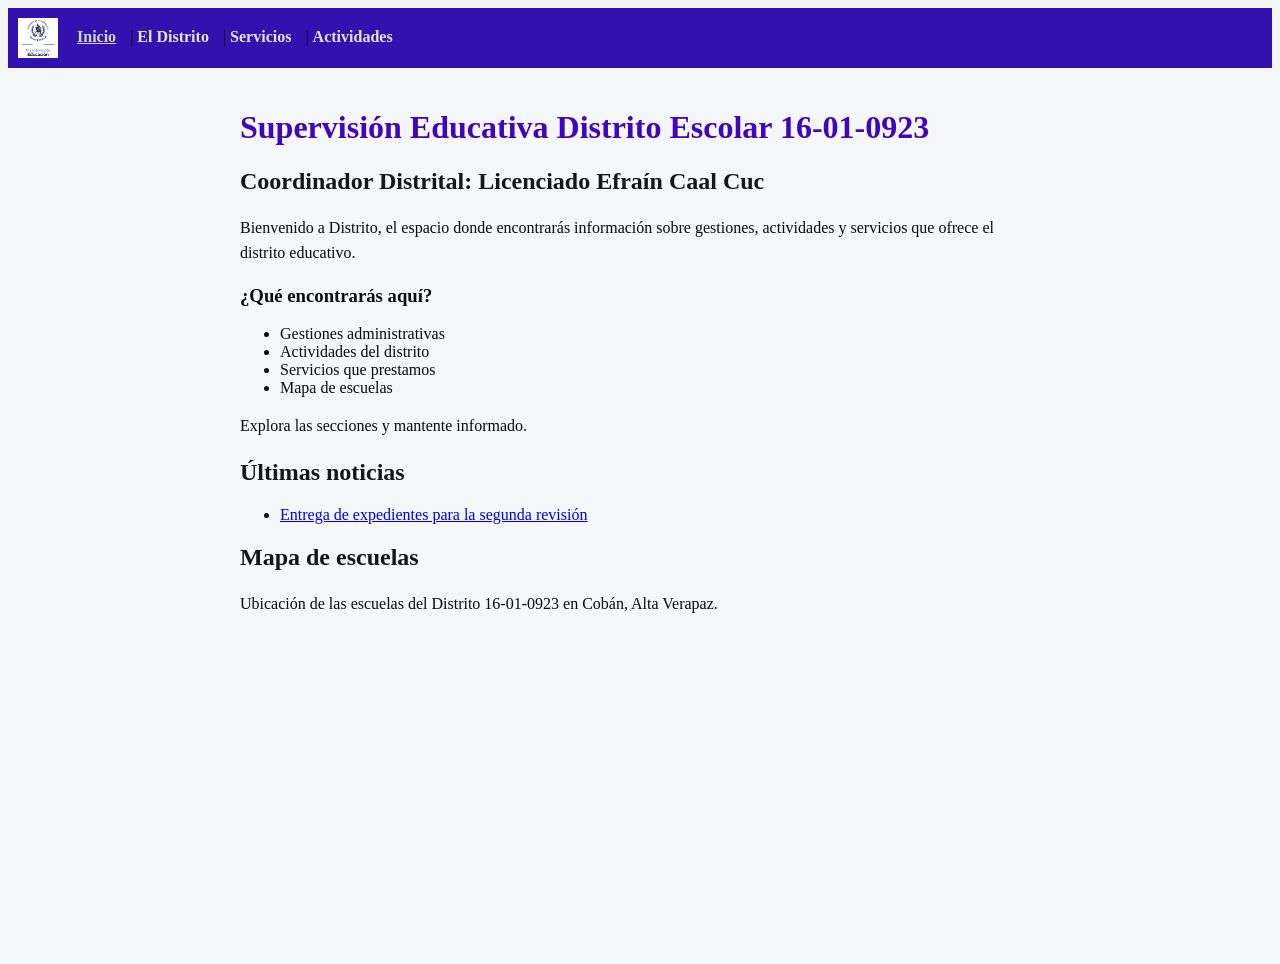
==== index.html @ 447a5073 "cambio de estilos" ====
<!DOCTYPE html>
<html lang="es">
<head>
    <meta charset="UTF-8">
    <title>Distrito</title>
    <meta name="viewport" content="width=device-width, initial-scale=1.0">
    <link rel="stylesheet" href="estilos.css">
</head>
<body>
    <nav>
    <img src="imagenes/logo.png" alt="Logo del Distrito Escolar 16-01-0923" class="logo-nav">
    <a href="index.html">Inicio</a> <span class="separador">|</span>
    <a href="distrito.html">El Distrito</a> <span class="separador">|</span>
    <a href="servicios.html">Servicios</a> <span class="separador">|</span>
    <a href="actividades.html">Actividades</a> 
</nav>
<div class="contenedor">
    <h1>Supervisión Educativa Distrito Escolar 16-01-0923</h1>
    <h2>Coordinador Distrital: Licenciado Efraín Caal Cuc</h2> 
    <p>Bienvenido a Distrito, el espacio donde encontrarás información sobre gestiones, actividades y servicios que ofrece el distrito educativo.</p></p>
    <h3>¿Qué encontrarás aquí?</h3>
    <ul>
        <li>Gestiones administrativas</li>
        <li>Actividades del distrito</li>
        <li>Servicios que prestamos</li>
        <li>Mapa de escuelas</li>
    </ul>

    <p>Explora las secciones y mantente informado.</p>
    <h2>Últimas noticias</h2>
    <ul>
        <li><a href="entradas/entrada1.html">Entrega de expedientes para la segunda revisión</a></li>
    </ul>

    <h2>Mapa de escuelas</h2>
    <p>Ubicación de las escuelas del Distrito 16-01-0923 en Cobán, Alta Verapaz.</p>
    <iframe src="https://www.google.com/maps/d/u/0/embed?mid=1ijt9TqT2Uchb1aQgTsOJZwyH6f_PP6E&ehbc=2E312F" class="mapa-embed" style="border:0;"></iframe>
</div> 
<script src="script.js"></script>
</body>
    </html>
---- estilos.css ----
body {
    font-family: times new roman, sans-serif;
    color: #0c0b0b;
    background-color: #f4f6f8;
}

h1 {
    color: #4005bf;
}

h2 {
    color: #141619;
}

nav {
    background-color: #3311ae;
    padding: 10px;
}

nav a {
    color: rgb(234, 224, 224);
    text-decoration: none;
    margin-right: 10px;
    font-weight: bold;
}
.contenedor {
    max-width: 800px;
    margin: 0 auto;
    padding: 20px;
}

p {
    line-height: 1.6;
}
nav a.activo {
    text-decoration: underline;
    color: #d2d6dc;
}
@media (max-width: 600px) {
    nav a {
        display: block;
        margin: 8px 0;
    }

    h1 {
        font-size: 24px;
    }

    .contenedor {
        padding: 10px;
    }
        .separador {
        display: none;
    }
}
.logo-nav {
    height: 40px;
    vertical-align: middle;
    margin-right: 15px;
}
.foto-actividades {
    max-width: 100%;
    width: 30%;
    height: auto;
    border-radius: 8px;
    margin: 15px 0;
    display: block;
}
.galeria {
    display: flex;
    flex-wrap: wrap;
    gap: 15px;
}
.mapa-embed {
    max-width: 100%;
    width: 100%;
    height: 300px;
    border-radius: 7px;
}
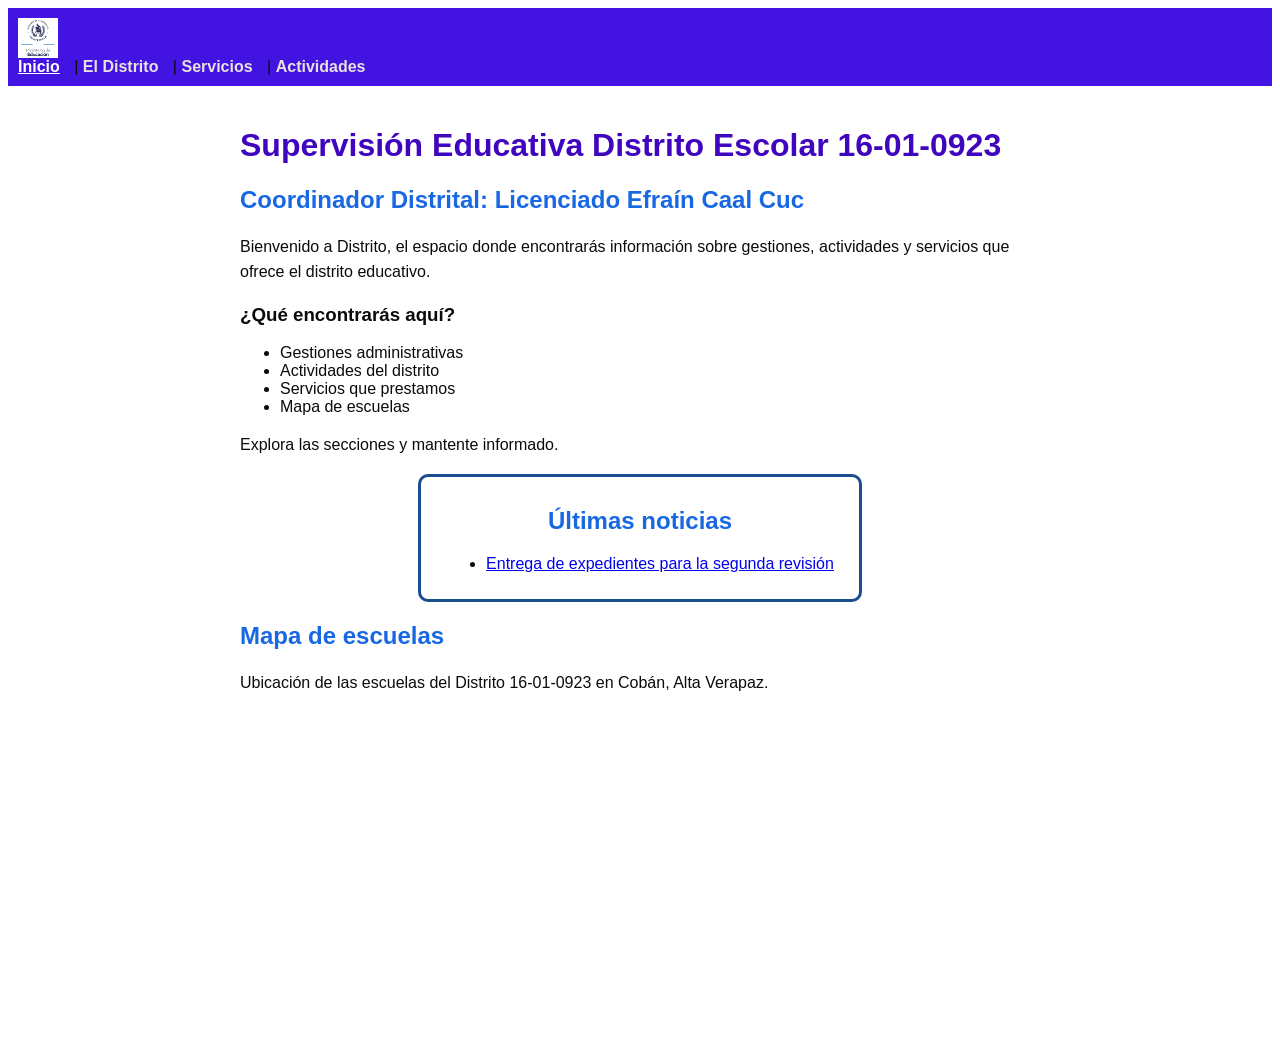
==== commit c9ac5505: "mejora de ventanas" ====
--- a/index.html
+++ b/index.html
@@ -9,10 +9,13 @@
 <body>
     <nav>
     <img src="imagenes/logo.png" alt="Logo del Distrito Escolar 16-01-0923" class="logo-nav">
+        <button id="menu-toggle" class="menu-boton">☰</button>
+    <div id="menu-enlaces" class="menu-enlaces">
     <a href="index.html">Inicio</a> <span class="separador">|</span>
     <a href="distrito.html">El Distrito</a> <span class="separador">|</span>
     <a href="servicios.html">Servicios</a> <span class="separador">|</span>
     <a href="actividades.html">Actividades</a> 
+    </div>
 </nav>
 <div class="contenedor">
     <h1>Supervisión Educativa Distrito Escolar 16-01-0923</h1>
@@ -27,11 +30,12 @@
     </ul>
 
     <p>Explora las secciones y mantente informado.</p>
+   <div class="letrero">
     <h2>Últimas noticias</h2>
     <ul>
         <li><a href="entradas/entrada1.html">Entrega de expedientes para la segunda revisión</a></li>
     </ul>
-
+   </div>
     <h2>Mapa de escuelas</h2>
     <p>Ubicación de las escuelas del Distrito 16-01-0923 en Cobán, Alta Verapaz.</p>
     <iframe src="https://www.google.com/maps/d/u/0/embed?mid=1ijt9TqT2Uchb1aQgTsOJZwyH6f_PP6E&ehbc=2E312F" class="mapa-embed" style="border:0;"></iframe>
--- a/estilos.css
+++ b/estilos.css
@@ -1,19 +1,27 @@
 body {
-    font-family: times new roman, sans-serif;
+    font-family: 'arial', sans-serif;
     color: #0c0b0b;
-    background-color: #f4f6f8;
+    background-color: #FFFFFF
+;
 }
 
 h1 {
+    font-family: 'arial', sans-serif;
     color: #4005bf;
 }
 
 h2 {
-    color: #141619;
+    font-family: 'Baguet Script', sans-serif;
+    color: #1768e2;
+}
+
+h3 {
+    font-family: 'Baguet Script', sans-serif;
+     font-weight: 600;
 }
 
 nav {
-    background-color: #3311ae;
+    background-color: #4313e2;
     padding: 10px;
 }
 
@@ -34,7 +42,7 @@
 }
 nav a.activo {
     text-decoration: underline;
-    color: #d2d6dc;
+    color: #ffffff;
 }
 @media (max-width: 600px) {
     nav a {
@@ -51,6 +59,18 @@
     }
         .separador {
         display: none;
+    }
+     .menu-boton {
+        display: inline-block;
+    }
+
+    .menu-enlaces {
+        display: none;
+        width: 100%;
+    }
+
+    .menu-enlaces.abierto {
+        display: block;
     }
 }
 .logo-nav {
@@ -76,4 +96,42 @@
     width: 100%;
     height: 300px;
     border-radius: 7px;
+}
+.letrero {
+    border: 3px solid #1a4d8f;
+    border-radius: 10px;
+    padding: 10px 25px;
+    display: table;
+    text-align: center;
+    margin: 0 auto 15px auto;
+}
+
+.flecha {
+    text-align: center;
+    font-size: 28px;
+    color: #1a4d8f;
+    margin: 5px 0 15px 0;
+}
+.parrafo {
+    border: 3px solid #1a4d8f;
+    border-radius: 10px;
+    padding: 10px 25px;
+    display: table;
+    text-align: center;
+    margin: 0 auto 15px auto;
+}
+ul {
+    font-family: 'arial', sans-serif;
+        text-align: left;
+
+}
+.menu-boton {
+    display: none;
+    background: none;
+    border: 2px solid white;
+    color: white;
+    font-size: 24px;
+    padding: 5px 12px;
+    border-radius: 5px;
+    cursor: pointer;
 }
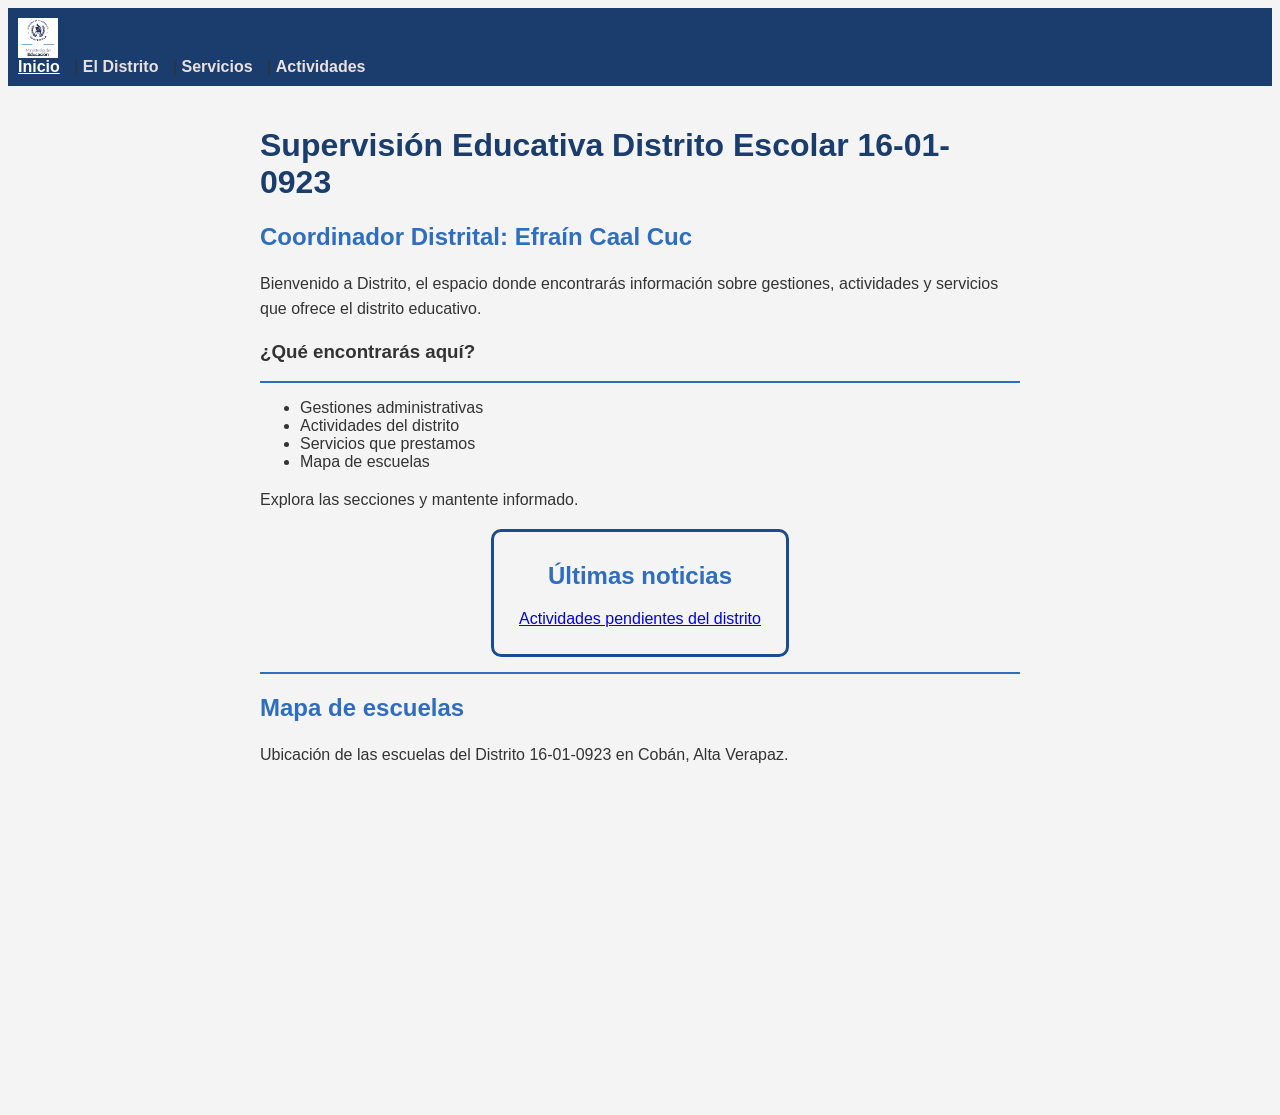
==== commit 6b859825: "cambios generales de todas las pestañas con codex" ====
--- a/index.html
+++ b/index.html
@@ -2,14 +2,15 @@
 <html lang="es">
 <head>
     <meta charset="UTF-8">
-    <title>Distrito</title>
+    <title>Supervisión Educativa | Distrito Escolar 16-01-0923</title>
     <meta name="viewport" content="width=device-width, initial-scale=1.0">
+    <meta name="description" content="Información, servicios, actividades y ubicación de las escuelas del Distrito Escolar 16-01-0923 en Cobán, Alta Verapaz.">
     <link rel="stylesheet" href="estilos.css">
 </head>
 <body>
     <nav>
     <img src="imagenes/logo.png" alt="Logo del Distrito Escolar 16-01-0923" class="logo-nav">
-        <button id="menu-toggle" class="menu-boton">☰</button>
+        <button id="menu-toggle" class="menu-boton" aria-label="Abrir menú" aria-expanded="false" aria-controls="menu-enlaces">☰</button>
     <div id="menu-enlaces" class="menu-enlaces">
     <a href="index.html">Inicio</a> <span class="separador">|</span>
     <a href="distrito.html">El Distrito</a> <span class="separador">|</span>
@@ -19,27 +20,32 @@
 </nav>
 <div class="contenedor">
     <h1>Supervisión Educativa Distrito Escolar 16-01-0923</h1>
-    <h2>Coordinador Distrital: Licenciado Efraín Caal Cuc</h2> 
-    <p>Bienvenido a Distrito, el espacio donde encontrarás información sobre gestiones, actividades y servicios que ofrece el distrito educativo.</p></p>
+    <h2>Coordinador Distrital: Efraín Caal Cuc</h2> 
+    <p>Bienvenido a Distrito, el espacio donde encontrarás información sobre gestiones, actividades y servicios que ofrece el distrito educativo.</p>
     <h3>¿Qué encontrarás aquí?</h3>
+    <hr class="separador-seccion"> 
     <ul>
         <li>Gestiones administrativas</li>
         <li>Actividades del distrito</li>
         <li>Servicios que prestamos</li>
         <li>Mapa de escuelas</li>
     </ul>
-
     <p>Explora las secciones y mantente informado.</p>
    <div class="letrero">
     <h2>Últimas noticias</h2>
-    <ul>
-        <li><a href="entradas/entrada1.html">Entrega de expedientes para la segunda revisión</a></li>
-    </ul>
+
+<ul class="lista-noticias">
+    <li data-fecha="2026-09-22">
+        <span class="badge" hidden>NUEVO</span>
+        <a href="entradas/entrada1.html">Actividades pendientes del distrito</a>
+    </li>
+</ul>
    </div>
+       <hr class="separador-seccion"> 
     <h2>Mapa de escuelas</h2>
     <p>Ubicación de las escuelas del Distrito 16-01-0923 en Cobán, Alta Verapaz.</p>
-    <iframe src="https://www.google.com/maps/d/u/0/embed?mid=1ijt9TqT2Uchb1aQgTsOJZwyH6f_PP6E&ehbc=2E312F" class="mapa-embed" style="border:0;"></iframe>
+    <iframe title="Mapa de escuelas del Distrito 16-01-0923" src="https://www.google.com/maps/d/u/0/embed?mid=1ijt9TqT2Uchb1aQgTsOJZwyH6f_PP6E&ehbc=2E312F" class="mapa-embed" style="border:0;"></iframe>
 </div> 
 <script src="script.js"></script>
 </body>
-    </html>+    </html>
--- a/estilos.css
+++ b/estilos.css
@@ -1,27 +1,30 @@
+* {
+    box-sizing: border-box;
+}
+
 body {
-    font-family: 'arial', sans-serif;
-    color: #0c0b0b;
-    background-color: #FFFFFF
-;
+    font-family: Arial, sans-serif;
+    color: #333333;
+    background-color: #f4f4f4;
 }
 
 h1 {
-    font-family: 'arial', sans-serif;
-    color: #4005bf;
+    font-family: Arial, sans-serif;
+    color: #1a3d6d;
 }
 
 h2 {
-    font-family: 'Baguet Script', sans-serif;
-    color: #1768e2;
+    font-family: Arial, sans-serif;
+    color: #2e6dbf;
 }
 
 h3 {
-    font-family: 'Baguet Script', sans-serif;
-     font-weight: 600;
+    font-family: Arial, sans-serif;
+    font-weight: 600;
 }
 
 nav {
-    background-color: #4313e2;
+    background-color: #1a3d6d;
     padding: 10px;
 }
 
@@ -30,7 +33,13 @@
     text-decoration: none;
     margin-right: 10px;
     font-weight: bold;
-}
+    transition: color 0.3s ease;
+}
+nav a:hover {
+    color: #ffe9a8;
+    text-decoration: underline;
+}
+
 .contenedor {
     max-width: 800px;
     margin: 0 auto;
@@ -43,87 +52,6 @@
 nav a.activo {
     text-decoration: underline;
     color: #ffffff;
-}
-@media (max-width: 600px) {
-    nav a {
-        display: block;
-        margin: 8px 0;
-    }
-
-    h1 {
-        font-size: 24px;
-    }
-
-    .contenedor {
-        padding: 10px;
-    }
-        .separador {
-        display: none;
-    }
-     .menu-boton {
-        display: inline-block;
-    }
-
-    .menu-enlaces {
-        display: none;
-        width: 100%;
-    }
-
-    .menu-enlaces.abierto {
-        display: block;
-    }
-}
-.logo-nav {
-    height: 40px;
-    vertical-align: middle;
-    margin-right: 15px;
-}
-.foto-actividades {
-    max-width: 100%;
-    width: 30%;
-    height: auto;
-    border-radius: 8px;
-    margin: 15px 0;
-    display: block;
-}
-.galeria {
-    display: flex;
-    flex-wrap: wrap;
-    gap: 15px;
-}
-.mapa-embed {
-    max-width: 100%;
-    width: 100%;
-    height: 300px;
-    border-radius: 7px;
-}
-.letrero {
-    border: 3px solid #1a4d8f;
-    border-radius: 10px;
-    padding: 10px 25px;
-    display: table;
-    text-align: center;
-    margin: 0 auto 15px auto;
-}
-
-.flecha {
-    text-align: center;
-    font-size: 28px;
-    color: #1a4d8f;
-    margin: 5px 0 15px 0;
-}
-.parrafo {
-    border: 3px solid #1a4d8f;
-    border-radius: 10px;
-    padding: 10px 25px;
-    display: table;
-    text-align: center;
-    margin: 0 auto 15px auto;
-}
-ul {
-    font-family: 'arial', sans-serif;
-        text-align: left;
-
 }
 .menu-boton {
     display: none;
@@ -134,4 +62,516 @@
     padding: 5px 12px;
     border-radius: 5px;
     cursor: pointer;
-}+}
+@media (max-width: 600px) {
+    nav a {
+        display: block;
+        margin: 8px 0;
+    }
+
+    h1 {
+        font-size: 24px;
+    }
+
+    .contenedor {
+        padding: 10px;
+    }
+        .separador {
+        display: none;
+    }
+     .menu-boton {
+        display: inline-block;
+    }
+
+    .menu-enlaces {
+        display: none;
+        width: 100%;
+    }
+
+    .menu-enlaces.abierto {
+        display: block;
+    }
+}
+.logo-nav {
+    height: 40px;
+    vertical-align: middle;
+    margin-right: 15px;
+}
+.foto-actividades {
+    width: 100%;
+    height: 220px;
+    object-fit: cover;
+    border-radius: 8px;
+    margin: 15px 0;
+    display: block;
+}
+
+.imagen-juegos {
+    max-width: 100%;
+    width: 100%;
+    height: auto;
+    border-radius: 8px;
+    margin: 15px 0;
+    display: block;
+}
+.galeria {
+    display: flex;
+    gap: 15px;
+}
+
+.actividad {
+    margin: 38px 0;
+}
+
+.actividad h2 {
+    margin-bottom: 8px;
+}
+
+.ayuda-galeria {
+    color: #4b5563;
+    font-size: 0.95rem;
+}
+
+.carrusel {
+    display: grid;
+    grid-template-columns: auto minmax(0, 1fr) auto;
+    align-items: center;
+    gap: 10px;
+    margin: 18px 0 30px;
+}
+
+.carrusel-ventana {
+    grid-column: 2;
+    grid-row: 1;
+    min-width: 0;
+    overflow-x: auto;
+    overscroll-behavior-inline: contain;
+    scroll-snap-type: x mandatory;
+    scroll-behavior: smooth;
+    scrollbar-color: #1a3d6d #e2e8f0;
+    scrollbar-width: thin;
+}
+
+.carrusel-pista {
+    flex-wrap: nowrap;
+}
+
+.carrusel .foto-caja {
+    flex: 0 0 calc((100% - 30px) / 3);
+    min-width: 0;
+    scroll-snap-align: start;
+}
+
+.foto-caja {
+    margin: 0;
+}
+
+.foto-caja img {
+    margin: 0;
+}
+
+.carrusel-control {
+    grid-row: 1;
+    width: 42px;
+    height: 42px;
+    border: 0;
+    border-radius: 50%;
+    background: #1a3d6d;
+    color: #fff;
+    font-size: 30px;
+    line-height: 1;
+    cursor: pointer;
+}
+
+.carrusel-control:hover:not(:disabled) {
+    background: #2e6dbf;
+}
+
+.carrusel-control:disabled {
+    background: #aab4c1;
+    cursor: default;
+}
+
+.carrusel-control:focus-visible,
+.carrusel-ventana:focus-visible {
+    outline: 3px solid #d49a00;
+    outline-offset: 3px;
+}
+
+.carrusel-control.anterior {
+    grid-column: 1;
+}
+
+.carrusel-control.siguiente {
+    grid-column: 3;
+}
+
+.carrusel-estado {
+    grid-column: 1 / -1;
+    grid-row: 2;
+    margin: 0;
+    color: #4b5563;
+    font-size: 0.9rem;
+    text-align: center;
+}
+
+@media (max-width: 720px) {
+    .carrusel .foto-caja {
+        flex-basis: calc((100% - 15px) / 2);
+    }
+}
+
+@media (max-width: 480px) {
+    .carrusel {
+        grid-template-columns: 34px minmax(0, 1fr) 34px;
+        gap: 6px;
+    }
+
+    .carrusel .foto-caja {
+        flex-basis: 100%;
+    }
+
+    .carrusel-control {
+        width: 34px;
+        height: 38px;
+        border-radius: 8px;
+        font-size: 26px;
+    }
+}
+.mapa-embed {
+    max-width: 100%;
+    width: 100%;
+    height: 300px;
+    border-radius: 7px;
+}
+.letrero {
+    border: 3px solid #1a4d8f;
+    border-radius: 10px;
+    padding: 10px 25px;
+    display: table;
+    text-align: center;
+    margin: 0 auto 15px auto;   
+}
+
+.flecha {
+    text-align: center;
+    font-size: 28px;
+    color: #1a4d8f;
+    margin: 5px 0 15px 0;
+}
+.parrafo {
+    border: 3px solid #1a4d8f;
+    border-radius: 10px;
+    padding: 10px 25px;
+    display: table;
+    text-align: center;
+    margin: 0 auto 15px auto;
+}
+ul {
+    font-family: Arial, sans-serif;
+    text-align: left;
+}
+
+.fuente {
+    margin-top: -0.5rem;
+    font-size: 0.9rem;
+}
+.lightbox {
+    display: none;
+    position: fixed;
+    top: 0;
+    left: 0;
+    width: 100%;
+    height: 100%;
+    background-color: rgba(0, 0, 0, 0.85);
+    justify-content: center;
+    align-items: center;
+    z-index: 1000;
+}
+
+.lightbox.abierto {
+    display: flex;
+}
+
+.lightbox img {
+    max-width: 90%;
+    max-height: 90%;
+    border-radius: 8px;
+}
+.justificado {
+    text-align: justify;
+}
+.lista-noticias {
+    list-style: none;
+    padding-left: 0;
+}
+.separador-seccion {
+    border: none;
+    border-top: 2px solid #2e6dbf;
+    width: auto;
+    margin: auto;
+}
+.foto-caja {
+    position: relative;
+    overflow: hidden;
+    border-radius: 8px;
+    flex: 1 1 220px;
+}
+
+.foto-caja .foto-actividades {
+    display: block;
+    width: 100%;
+    max-width: none;
+    margin: 0;
+    transition: transform 0.3s ease;
+}
+
+.foto-caja:hover .foto-actividades {
+    transform: scale(1.05);
+}
+
+.foto-descripcion {
+    position: absolute;
+    bottom: 0;
+    left: 0;
+    right: 0;
+    background: linear-gradient(to top, rgba(0,0,0,0.8), transparent);
+    color: white;
+    padding: 20px 12px 10px 12px;
+    font-size: 13px;
+}
+
+.foto-actividades,
+.imagen-juegos {
+    cursor: zoom-in;
+}
+
+.foto-actividades:focus-visible,
+.imagen-juegos:focus-visible,
+.menu-boton:focus-visible,
+.lightbox-cerrar:focus-visible,
+.carrusel-control:focus-visible {
+    outline: 3px solid #d49a00;
+    outline-offset: 3px;
+}
+
+.lightbox-cerrar {
+    position: absolute;
+    top: 18px;
+    right: 24px;
+    border: 0;
+    background: transparent;
+    color: white;
+    font-size: 40px;
+    line-height: 1;
+    cursor: pointer;
+}
+
+.badge {
+    display: inline-block;
+    margin-right: 8px;
+    padding: 3px 7px;
+    border-radius: 4px;
+    background: #1a3d6d;
+    color: white;
+    font-size: 0.75rem;
+    font-weight: bold;
+}
+
+.badge[hidden] {
+    display: none;
+}
+
+@media (prefers-reduced-motion: reduce) {
+    *,
+    *::before,
+    *::after {
+        scroll-behavior: auto !important;
+        transition-duration: 0.01ms !important;
+        animation-duration: 0.01ms !important;
+    }
+
+    .carrusel-ventana {
+        scroll-behavior: auto;
+    }
+}
+
+.pagina-servicios {
+    padding-top: 34px;
+    padding-bottom: 48px;
+}
+
+.encabezado-servicios {
+    max-width: 680px;
+    margin-bottom: 30px;
+}
+
+.encabezado-servicios h1 {
+    margin-bottom: 10px;
+}
+
+.encabezado-servicios p,
+.encabezado-sectores p {
+    color: #4b5563;
+}
+
+.servicios-comunes {
+    display: grid;
+    grid-template-columns: minmax(0, 1fr) minmax(250px, 0.9fr);
+    align-items: center;
+    gap: 24px;
+    margin: 28px 0 40px;
+    padding: 24px 28px;
+    border-left: 5px solid #2e6dbf;
+    border-radius: 12px;
+    background: #eaf1f9;
+}
+
+.servicios-comunes h2 {
+    margin: 4px 0 8px;
+    color: #1a3d6d;
+}
+
+.servicios-comunes p {
+    margin: 0;
+}
+
+.etiqueta-servicios {
+    color: #1a3d6d;
+    font-size: 0.8rem;
+    font-weight: 700;
+    letter-spacing: 0.06em;
+    text-transform: uppercase;
+}
+
+.lista-comunes {
+    display: grid;
+    grid-template-columns: 1fr;
+    gap: 10px;
+    margin: 0;
+    padding: 0;
+    list-style: none;
+}
+
+.lista-comunes li {
+    display: flex;
+    align-items: center;
+    gap: 10px;
+    font-weight: 600;
+}
+
+.lista-comunes li::before {
+    content: "✓";
+    display: inline-grid;
+    width: 24px;
+    height: 24px;
+    flex: 0 0 24px;
+    place-items: center;
+    border-radius: 50%;
+    background: #1a3d6d;
+    color: #fff;
+    font-size: 0.85rem;
+}
+
+.encabezado-sectores {
+    margin-bottom: 18px;
+}
+
+.encabezado-sectores h2 {
+    margin-bottom: 6px;
+}
+
+.encabezado-sectores p {
+    margin-top: 0;
+}
+
+.tarjetas-servicios {
+    display: grid;
+    grid-template-columns: repeat(3, minmax(0, 1fr));
+    align-items: start;
+    gap: 18px;
+}
+
+.tarjeta-servicio {
+    overflow: hidden;
+    border: 1px solid #d5deea;
+    border-top: 4px solid #2e6dbf;
+    border-radius: 12px;
+    background: #fff;
+    box-shadow: 0 5px 16px rgba(26, 61, 109, 0.08);
+}
+
+.tarjeta-servicio summary {
+    position: relative;
+    display: flex;
+    min-height: 86px;
+    flex-direction: column;
+    justify-content: center;
+    gap: 5px;
+    padding: 16px 52px 16px 18px;
+    cursor: pointer;
+    list-style: none;
+}
+
+.tarjeta-servicio summary::-webkit-details-marker {
+    display: none;
+}
+
+.tarjeta-servicio summary::after {
+    position: absolute;
+    top: 50%;
+    right: 18px;
+    display: grid;
+    width: 28px;
+    height: 28px;
+    place-items: center;
+    border-radius: 50%;
+    background: #eaf1f9;
+    color: #1a3d6d;
+    content: "+";
+    font-size: 1.25rem;
+    transform: translateY(-50%);
+}
+
+.tarjeta-servicio[open] summary::after {
+    content: "−";
+}
+
+.tarjeta-servicio summary:focus-visible {
+    outline: 3px solid #d49a00;
+    outline-offset: -3px;
+}
+
+.titulo-tarjeta {
+    color: #1a3d6d;
+    font-size: 1.1rem;
+    font-weight: 700;
+}
+
+.cantidad-servicios {
+    color: #596579;
+    font-size: 0.82rem;
+}
+
+.tarjeta-servicio ul {
+    margin: 0;
+    padding: 2px 18px 20px 38px;
+}
+
+.tarjeta-servicio li {
+    margin: 10px 0;
+    padding-left: 2px;
+    line-height: 1.45;
+}
+
+@media (max-width: 700px) {
+    .tarjetas-servicios {
+        grid-template-columns: 1fr;
+    }
+
+    .servicios-comunes {
+        grid-template-columns: 1fr;
+        gap: 18px;
+        padding: 22px;
+    }
+}
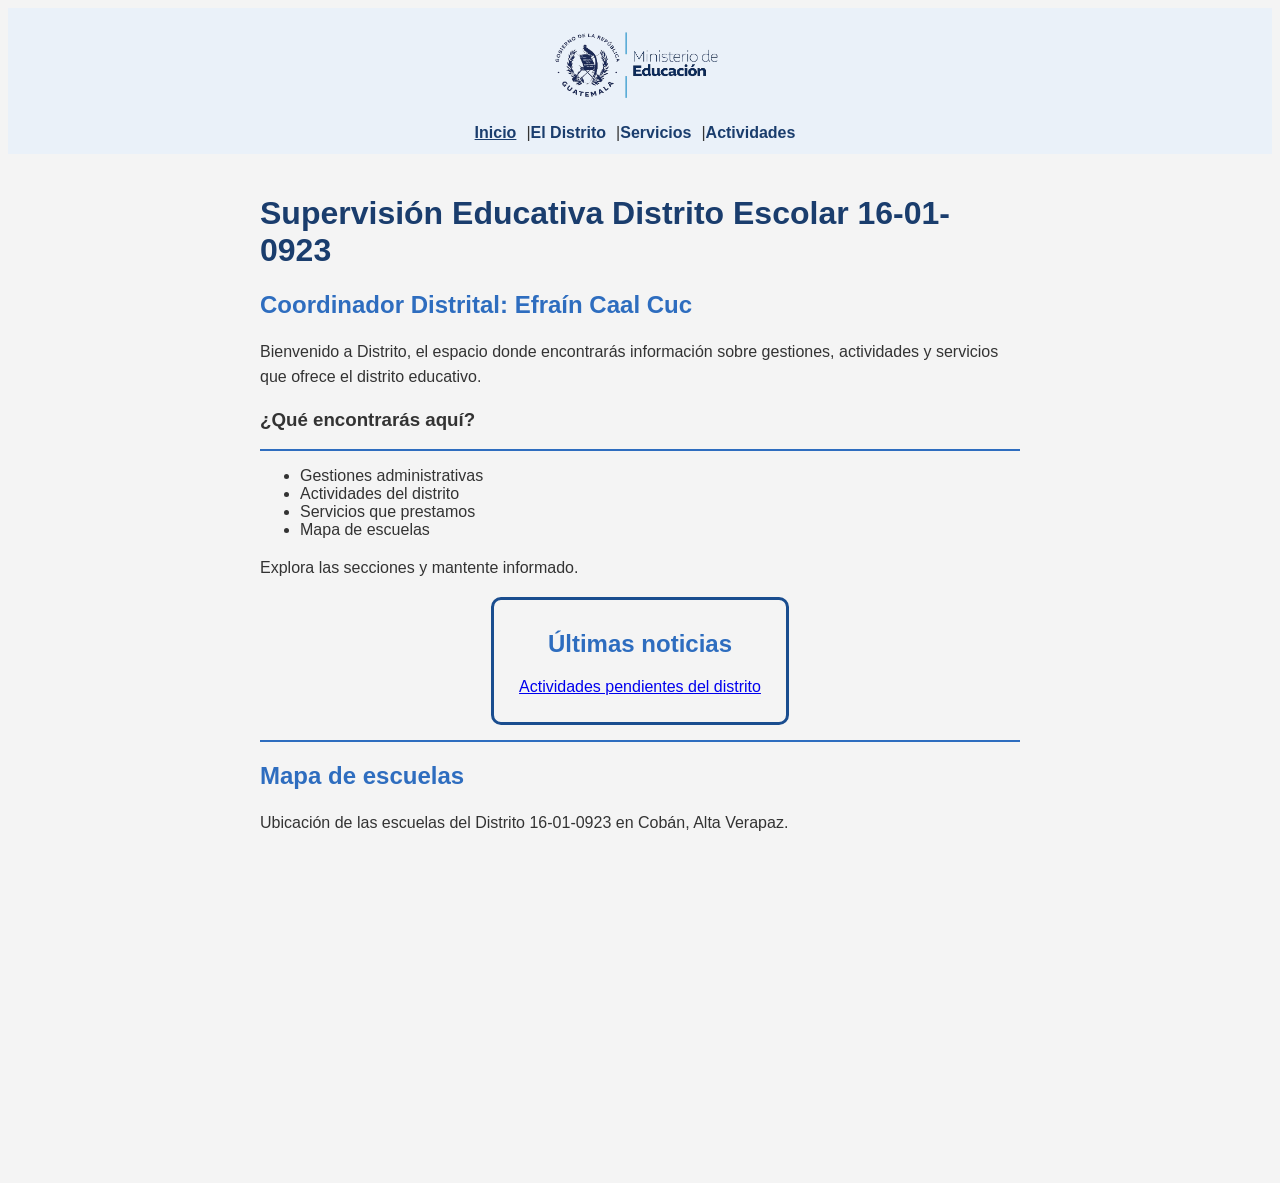
==== commit 26e51c2d: "subir cambios del logo" ====
--- a/index.html
+++ b/index.html
@@ -9,7 +9,7 @@
 </head>
 <body>
     <nav>
-    <img src="imagenes/logo.png" alt="Logo del Distrito Escolar 16-01-0923" class="logo-nav">
+    <img src="imagenes/logo-mineduc.png" alt="Logo del Ministerio de Educación y del Distrito Escolar 16-01-0923" class="logo-nav">
         <button id="menu-toggle" class="menu-boton" aria-label="Abrir menú" aria-expanded="false" aria-controls="menu-enlaces">☰</button>
     <div id="menu-enlaces" class="menu-enlaces">
     <a href="index.html">Inicio</a> <span class="separador">|</span>
--- a/estilos.css
+++ b/estilos.css
@@ -24,19 +24,30 @@
 }
 
 nav {
-    background-color: #1a3d6d;
-    padding: 10px;
+    display: flex;
+    flex-direction: column;
+    align-items: center;
+    gap: 8px;
+    background-color: #eaf1f9;
+    padding: 8px 18px 12px;
+}
+
+.menu-enlaces {
+    display: flex;
+    align-items: center;
+    justify-content: center;
+    flex-wrap: wrap;
 }
 
 nav a {
-    color: rgb(234, 224, 224);
+    color: #1a3d6d;
     text-decoration: none;
     margin-right: 10px;
     font-weight: bold;
     transition: color 0.3s ease;
 }
 nav a:hover {
-    color: #ffe9a8;
+    color: #2e6dbf;
     text-decoration: underline;
 }
 
@@ -51,13 +62,13 @@
 }
 nav a.activo {
     text-decoration: underline;
-    color: #ffffff;
+    color: #1a3d6d;
 }
 .menu-boton {
     display: none;
     background: none;
-    border: 2px solid white;
-    color: white;
+    border: 2px solid #1a3d6d;
+    color: #1a3d6d;
     font-size: 24px;
     padding: 5px 12px;
     border-radius: 5px;
@@ -79,23 +90,54 @@
         .separador {
         display: none;
     }
-     .menu-boton {
+    nav {
+        display: grid;
+        grid-template-columns: 1fr auto 1fr;
+        grid-template-areas:
+            ". logo toggle"
+            "links links links";
+        align-items: center;
+        gap: 6px 12px;
+        padding: 6px 12px 10px;
+    }
+
+    .menu-boton {
+        grid-area: toggle;
         display: inline-block;
+        justify-self: end;
+        margin: 0;
     }
 
     .menu-enlaces {
+        grid-area: links;
         display: none;
-        width: 100%;
+        flex-direction: column;
+        align-items: center;
+        justify-self: stretch;
+        padding: 4px 0 8px;
     }
 
     .menu-enlaces.abierto {
-        display: block;
+        display: flex;
     }
 }
 .logo-nav {
-    height: 40px;
-    vertical-align: middle;
-    margin-right: 15px;
+    display: block;
+    grid-area: logo;
+    width: 200px;
+    height: 100px;
+    max-width: min(200px, 58vw);
+    padding: 0;
+    justify-self: center;
+    background: transparent;
+    object-fit: contain;
+}
+
+@media (max-width: 600px) {
+    .logo-nav {
+        width: 170px;
+        height: 84px;
+    }
 }
 .foto-actividades {
     width: 100%;
@@ -401,6 +443,116 @@
     padding-bottom: 48px;
 }
 
+.pagina-distrito {
+    padding-top: 34px;
+    padding-bottom: 48px;
+}
+
+.encabezado-distrito {
+    max-width: 680px;
+    margin-bottom: 28px;
+}
+
+.encabezado-distrito h1 {
+    margin: 6px 0 10px;
+}
+
+.encabezado-distrito p {
+    color: #4b5563;
+}
+
+.etiqueta-distrito {
+    color: #2e6dbf;
+    font-size: 0.8rem;
+    font-weight: 700;
+    letter-spacing: 0.06em;
+    text-transform: uppercase;
+}
+
+.proposito-distrito {
+    margin: 26px 0 32px;
+    padding: 20px 24px;
+    border-left: 5px solid #2e6dbf;
+    border-radius: 10px;
+    background: #eaf1f9;
+}
+
+.proposito-distrito h2,
+.tarjeta-identidad h2,
+.valores-distrito h2 {
+    margin: 0 0 10px;
+    color: #1a3d6d;
+}
+
+.proposito-distrito p:last-child {
+    margin-bottom: 0;
+}
+
+.identidad-distrito {
+    display: grid;
+    grid-template-columns: repeat(2, minmax(0, 1fr));
+    gap: 16px;
+    margin-bottom: 32px;
+}
+
+.tarjeta-identidad {
+    padding: 20px;
+    border: 1px solid #d5deea;
+    border-top: 4px solid #2e6dbf;
+    border-radius: 10px;
+    background: #fff;
+}
+
+.tarjeta-identidad p {
+    margin-bottom: 0;
+}
+
+.fuente-identidad {
+    grid-column: 1 / -1;
+    margin: -8px 0 0;
+}
+
+.valores-distrito {
+    display: grid;
+    grid-template-columns: minmax(0, 1fr) auto;
+    align-items: center;
+    gap: 12px 24px;
+    padding: 22px 24px;
+    border: 1px solid #d5deea;
+    border-radius: 10px;
+    background: #fff;
+}
+
+.valores-distrito h2 {
+    margin-top: 4px;
+}
+
+.valores-distrito p {
+    margin: 0;
+}
+
+.lista-valores {
+    display: flex;
+    flex-wrap: wrap;
+    justify-content: flex-end;
+    gap: 8px;
+    margin: 0;
+    padding: 0;
+    list-style: none;
+}
+
+.lista-valores li {
+    padding: 8px 12px;
+    border-radius: 999px;
+    background: #eaf1f9;
+    color: #1a3d6d;
+    font-weight: 700;
+}
+
+.valores-distrito .fuente {
+    grid-column: 1 / -1;
+}
+
 .encabezado-servicios {
     max-width: 680px;
     margin-bottom: 30px;
@@ -574,4 +726,22 @@
         gap: 18px;
         padding: 22px;
     }
-}
+
+    .identidad-distrito {
+        grid-template-columns: 1fr;
+    }
+
+    .fuente-identidad {
+        grid-column: auto;
+        margin-top: 0;
+    }
+
+    .valores-distrito {
+        grid-template-columns: 1fr;
+        padding: 20px;
+    }
+
+    .lista-valores {
+        justify-content: flex-start;
+    }
+}
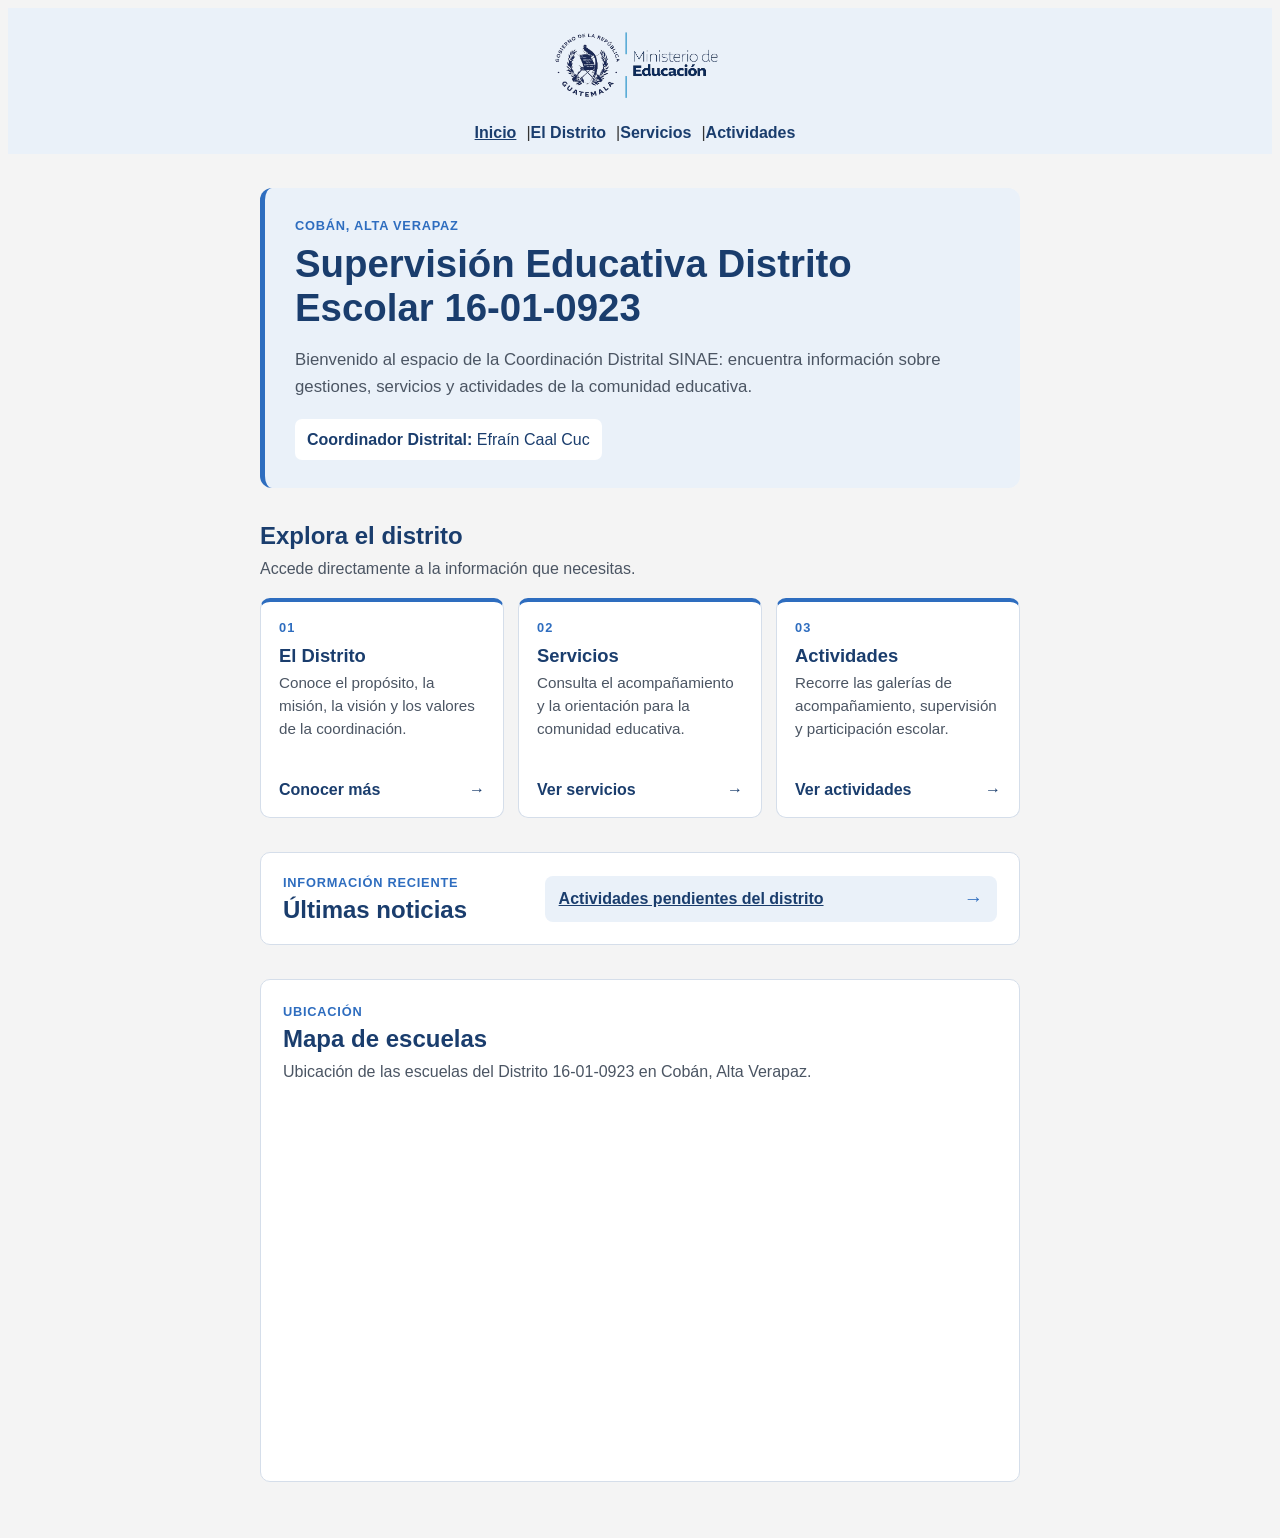
==== commit 37540b39: "cambios en dos pesatañas, servicio e inicio" ====
--- a/index.html
+++ b/index.html
@@ -18,34 +18,64 @@
     <a href="actividades.html">Actividades</a> 
     </div>
 </nav>
-<div class="contenedor">
-    <h1>Supervisión Educativa Distrito Escolar 16-01-0923</h1>
-    <h2>Coordinador Distrital: Efraín Caal Cuc</h2> 
-    <p>Bienvenido a Distrito, el espacio donde encontrarás información sobre gestiones, actividades y servicios que ofrece el distrito educativo.</p>
-    <h3>¿Qué encontrarás aquí?</h3>
-    <hr class="separador-seccion"> 
-    <ul>
-        <li>Gestiones administrativas</li>
-        <li>Actividades del distrito</li>
-        <li>Servicios que prestamos</li>
-        <li>Mapa de escuelas</li>
-    </ul>
-    <p>Explora las secciones y mantente informado.</p>
-   <div class="letrero">
-    <h2>Últimas noticias</h2>
+<main class="contenedor pagina-inicio">
+    <header class="portada-inicio">
+        <span class="etiqueta-inicio">Cobán, Alta Verapaz</span>
+        <h1>Supervisión Educativa Distrito Escolar 16-01-0923</h1>
+        <p>Bienvenido al espacio de la Coordinación Distrital SINAE: encuentra información sobre gestiones, servicios y actividades de la comunidad educativa.</p>
+        <p class="coordinador-inicio"><strong>Coordinador Distrital:</strong> Efraín Caal Cuc</p>
+    </header>
 
-<ul class="lista-noticias">
-    <li data-fecha="2026-09-22">
-        <span class="badge" hidden>NUEVO</span>
-        <a href="entradas/entrada1.html">Actividades pendientes del distrito</a>
-    </li>
-</ul>
-   </div>
-       <hr class="separador-seccion"> 
-    <h2>Mapa de escuelas</h2>
-    <p>Ubicación de las escuelas del Distrito 16-01-0923 en Cobán, Alta Verapaz.</p>
-    <iframe title="Mapa de escuelas del Distrito 16-01-0923" src="https://www.google.com/maps/d/u/0/embed?mid=1ijt9TqT2Uchb1aQgTsOJZwyH6f_PP6E&ehbc=2E312F" class="mapa-embed" style="border:0;"></iframe>
-</div> 
+    <section class="accesos-inicio" aria-labelledby="titulo-accesos">
+        <div class="encabezado-accesos">
+            <h2 id="titulo-accesos">Explora el distrito</h2>
+            <p>Accede directamente a la información que necesitas.</p>
+        </div>
+        <div class="tarjetas-acceso">
+            <a class="tarjeta-acceso" href="distrito.html">
+                <span class="numero-acceso" aria-hidden="true">01</span>
+                <h3>El Distrito</h3>
+                <p>Conoce el propósito, la misión, la visión y los valores de la coordinación.</p>
+                <span class="enlace-acceso">Conocer más <span aria-hidden="true">→</span></span>
+            </a>
+            <a class="tarjeta-acceso" href="servicios.html">
+                <span class="numero-acceso" aria-hidden="true">02</span>
+                <h3>Servicios</h3>
+                <p>Consulta el acompañamiento y la orientación para la comunidad educativa.</p>
+                <span class="enlace-acceso">Ver servicios <span aria-hidden="true">→</span></span>
+            </a>
+            <a class="tarjeta-acceso" href="actividades.html">
+                <span class="numero-acceso" aria-hidden="true">03</span>
+                <h3>Actividades</h3>
+                <p>Recorre las galerías de acompañamiento, supervisión y participación escolar.</p>
+                <span class="enlace-acceso">Ver actividades <span aria-hidden="true">→</span></span>
+            </a>
+        </div>
+    </section>
+
+    <section class="noticias-inicio" aria-labelledby="titulo-noticias">
+        <div>
+            <span class="etiqueta-inicio">Información reciente</span>
+            <h2 id="titulo-noticias">Últimas noticias</h2>
+        </div>
+        <ul class="lista-noticias">
+            <li data-fecha="2026-09-22">
+                <span class="badge" hidden>NUEVO</span>
+                <a href="entradas/entrada1.html">Actividades pendientes del distrito</a>
+                <span class="flecha-noticia" aria-hidden="true">→</span>
+            </li>
+        </ul>
+    </section>
+
+    <section class="seccion-mapa-inicio" id="mapa-escuelas" aria-labelledby="titulo-mapa">
+        <div class="encabezado-mapa-inicio">
+            <span class="etiqueta-inicio">Ubicación</span>
+            <h2 id="titulo-mapa">Mapa de escuelas</h2>
+            <p>Ubicación de las escuelas del Distrito 16-01-0923 en Cobán, Alta Verapaz.</p>
+        </div>
+        <iframe title="Mapa de escuelas del Distrito 16-01-0923" src="https://www.google.com/maps/d/u/0/embed?mid=1ijt9TqT2Uchb1aQgTsOJZwyH6f_PP6E&ehbc=2E312F" class="mapa-embed" style="border:0;" loading="lazy"></iframe>
+    </section>
+</main>
 <script src="script.js"></script>
 </body>
     </html>
--- a/estilos.css
+++ b/estilos.css
@@ -443,6 +443,188 @@
     padding-bottom: 48px;
 }
 
+.pagina-inicio {
+    padding-top: 34px;
+    padding-bottom: 48px;
+}
+
+.portada-inicio {
+    margin-bottom: 34px;
+    padding: 28px 30px;
+    border-left: 5px solid #2e6dbf;
+    border-radius: 12px;
+    background: #eaf1f9;
+}
+
+.etiqueta-inicio {
+    color: #2e6dbf;
+    font-size: 0.8rem;
+    font-weight: 700;
+    letter-spacing: 0.06em;
+    text-transform: uppercase;
+}
+
+.portada-inicio h1 {
+    max-width: 620px;
+    margin: 8px 0 12px;
+    font-size: clamp(1.8rem, 4vw, 2.4rem);
+    line-height: 1.15;
+}
+
+.portada-inicio > p:not(.coordinador-inicio) {
+    max-width: 650px;
+    margin-bottom: 18px;
+    color: #4b5563;
+    font-size: 1.05rem;
+}
+
+.coordinador-inicio {
+    display: inline-block;
+    margin: 0;
+    padding: 8px 12px;
+    border-radius: 7px;
+    background: #fff;
+    color: #1a3d6d;
+}
+
+.accesos-inicio {
+    margin: 0 0 34px;
+}
+
+.encabezado-accesos {
+    margin-bottom: 16px;
+}
+
+.encabezado-accesos h2,
+.encabezado-mapa-inicio h2,
+.noticias-inicio h2 {
+    margin: 5px 0 6px;
+    color: #1a3d6d;
+}
+
+.encabezado-accesos p,
+.encabezado-mapa-inicio p {
+    margin: 0;
+    color: #4b5563;
+}
+
+.tarjetas-acceso {
+    display: grid;
+    grid-template-columns: repeat(3, minmax(0, 1fr));
+    gap: 14px;
+}
+
+.tarjeta-acceso {
+    display: flex;
+    min-height: 220px;
+    flex-direction: column;
+    align-items: flex-start;
+    padding: 18px;
+    border: 1px solid #d5deea;
+    border-top: 4px solid #2e6dbf;
+    border-radius: 10px;
+    background: #fff;
+    color: inherit;
+    text-decoration: none;
+    transition: transform 0.2s ease, box-shadow 0.2s ease, border-color 0.2s ease;
+}
+
+.tarjeta-acceso:hover {
+    transform: translateY(-3px);
+    border-color: #9bb8dc;
+    box-shadow: 0 7px 18px rgba(26, 61, 109, 0.1);
+}
+
+.tarjeta-acceso:focus-visible {
+    outline: 3px solid #d49a00;
+    outline-offset: 3px;
+}
+
+.numero-acceso {
+    color: #2e6dbf;
+    font-size: 0.8rem;
+    font-weight: 700;
+    letter-spacing: 0.08em;
+}
+
+.tarjeta-acceso h3 {
+    margin: 10px 0 5px;
+    color: #1a3d6d;
+    font-size: 1.15rem;
+}
+
+.tarjeta-acceso p {
+    margin: 0 0 14px;
+    color: #4b5563;
+    font-size: 0.95rem;
+    line-height: 1.5;
+}
+
+.enlace-acceso {
+    display: flex;
+    width: 100%;
+    justify-content: space-between;
+    margin-top: auto;
+    color: #1a3d6d;
+    font-weight: 700;
+}
+
+.noticias-inicio {
+    display: grid;
+    grid-template-columns: minmax(170px, 0.7fr) minmax(0, 1.3fr);
+    align-items: center;
+    gap: 18px;
+    margin-bottom: 34px;
+    padding: 20px 22px;
+    border: 1px solid #d5deea;
+    border-radius: 10px;
+    background: #fff;
+}
+
+.noticias-inicio h2 {
+    margin-bottom: 0;
+}
+
+.noticias-inicio .lista-noticias {
+    margin: 0;
+}
+
+.noticias-inicio .lista-noticias li {
+    display: flex;
+    align-items: center;
+    gap: 10px;
+    padding: 12px 14px;
+    border-radius: 8px;
+    background: #eaf1f9;
+}
+
+.noticias-inicio .lista-noticias a {
+    flex: 1;
+    color: #1a3d6d;
+    font-weight: 700;
+}
+
+.flecha-noticia {
+    color: #2e6dbf;
+    font-size: 1.2rem;
+}
+
+.seccion-mapa-inicio {
+    padding: 22px;
+    border: 1px solid #d5deea;
+    border-radius: 10px;
+    background: #fff;
+}
+
+.encabezado-mapa-inicio {
+    margin-bottom: 14px;
+}
+
+.mapa-embed {
+    display: block;
+    height: 360px;
+}
+
 .pagina-distrito {
     padding-top: 34px;
     padding-bottom: 48px;
@@ -717,6 +899,28 @@
 }
 
 @media (max-width: 700px) {
+    .tarjetas-acceso {
+        grid-template-columns: 1fr;
+    }
+
+    .tarjeta-acceso {
+        min-height: 0;
+    }
+
+    .noticias-inicio {
+        grid-template-columns: 1fr;
+        gap: 10px;
+        padding: 18px;
+    }
+
+    .seccion-mapa-inicio {
+        padding: 18px;
+    }
+
+    .mapa-embed {
+        height: 300px;
+    }
+
     .tarjetas-servicios {
         grid-template-columns: 1fr;
     }
@@ -745,3 +949,17 @@
         justify-content: flex-start;
     }
 }
+
+@media (max-width: 480px) {
+    .portada-inicio {
+        padding: 22px 18px;
+    }
+
+    .seccion-mapa-inicio {
+        padding: 16px;
+    }
+
+    .mapa-embed {
+        height: 260px;
+    }
+}
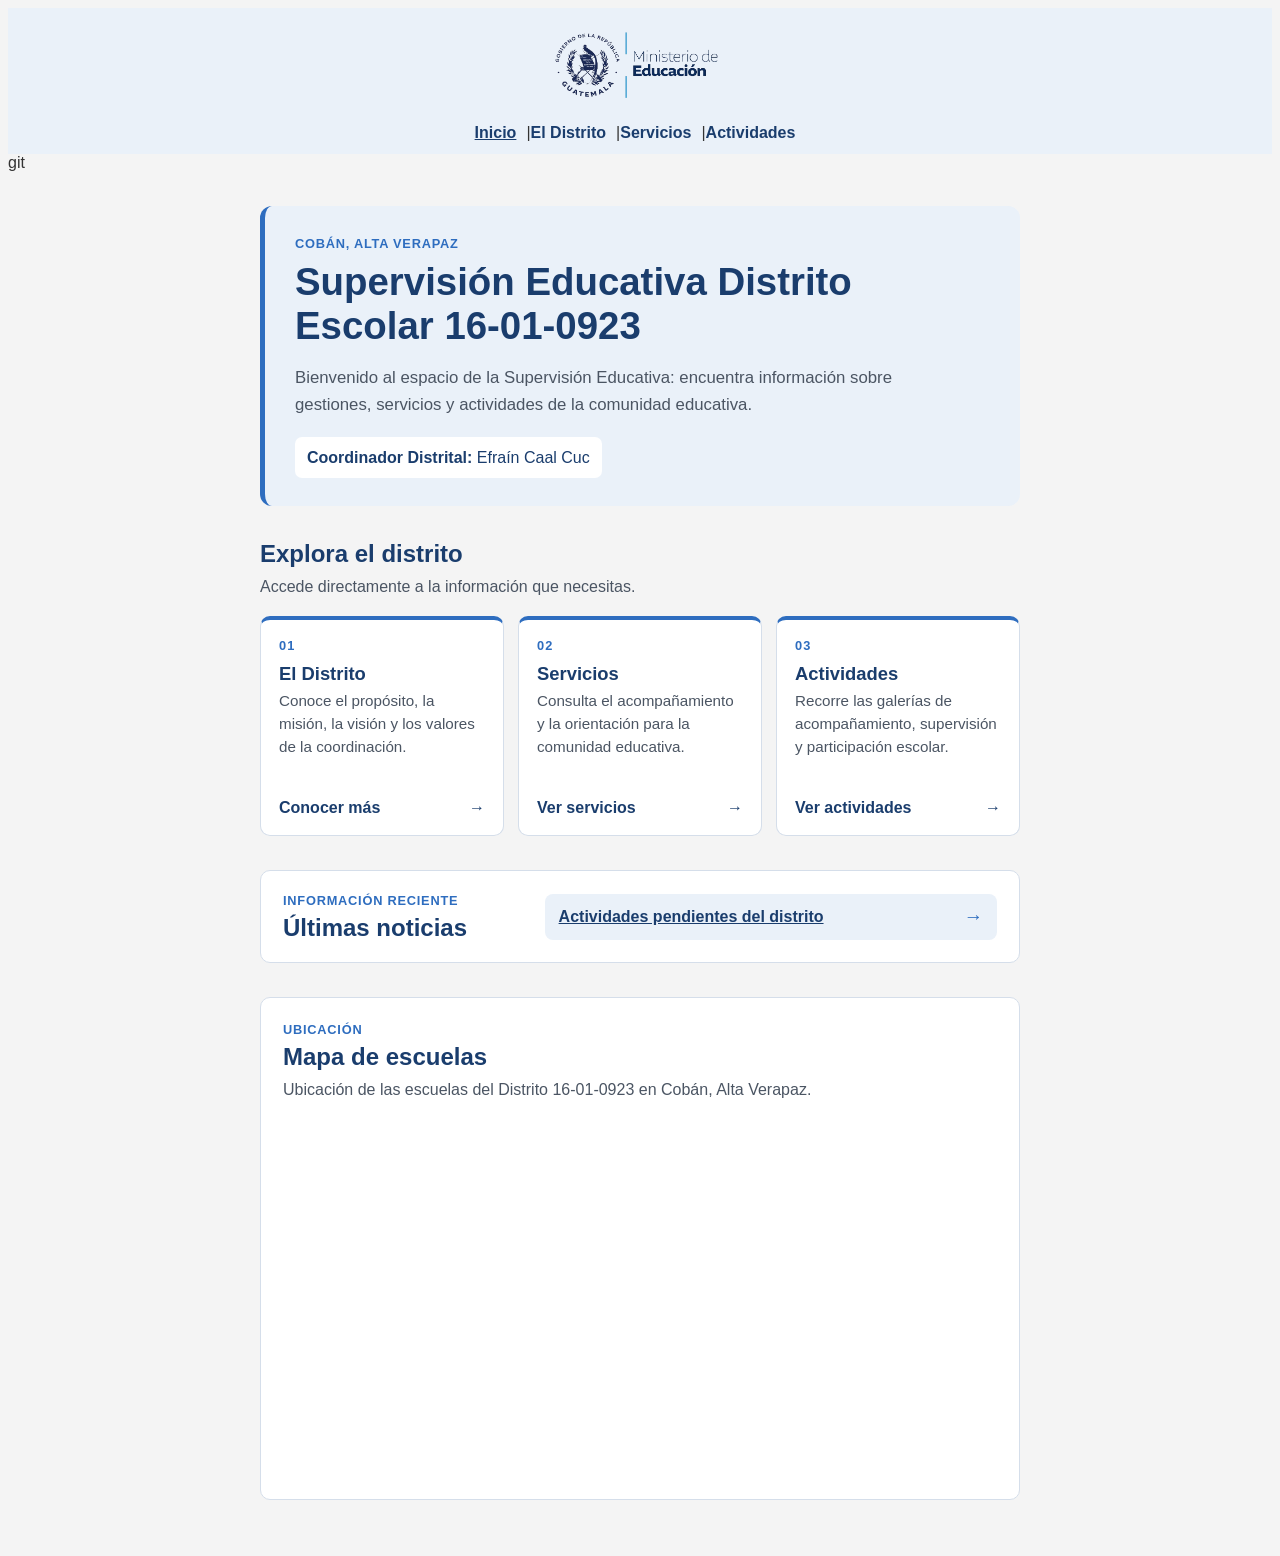
==== commit a80d2910: "redacción en index" ====
--- a/index.html
+++ b/index.html
@@ -17,12 +17,12 @@
     <a href="servicios.html">Servicios</a> <span class="separador">|</span>
     <a href="actividades.html">Actividades</a> 
     </div>
-</nav>
+</nav>git 
 <main class="contenedor pagina-inicio">
     <header class="portada-inicio">
         <span class="etiqueta-inicio">Cobán, Alta Verapaz</span>
         <h1>Supervisión Educativa Distrito Escolar 16-01-0923</h1>
-        <p>Bienvenido al espacio de la Coordinación Distrital SINAE: encuentra información sobre gestiones, servicios y actividades de la comunidad educativa.</p>
+        <p>Bienvenido al espacio de la Supervisión Educativa: encuentra información sobre gestiones, servicios y actividades de la comunidad educativa.</p>
         <p class="coordinador-inicio"><strong>Coordinador Distrital:</strong> Efraín Caal Cuc</p>
     </header>
 
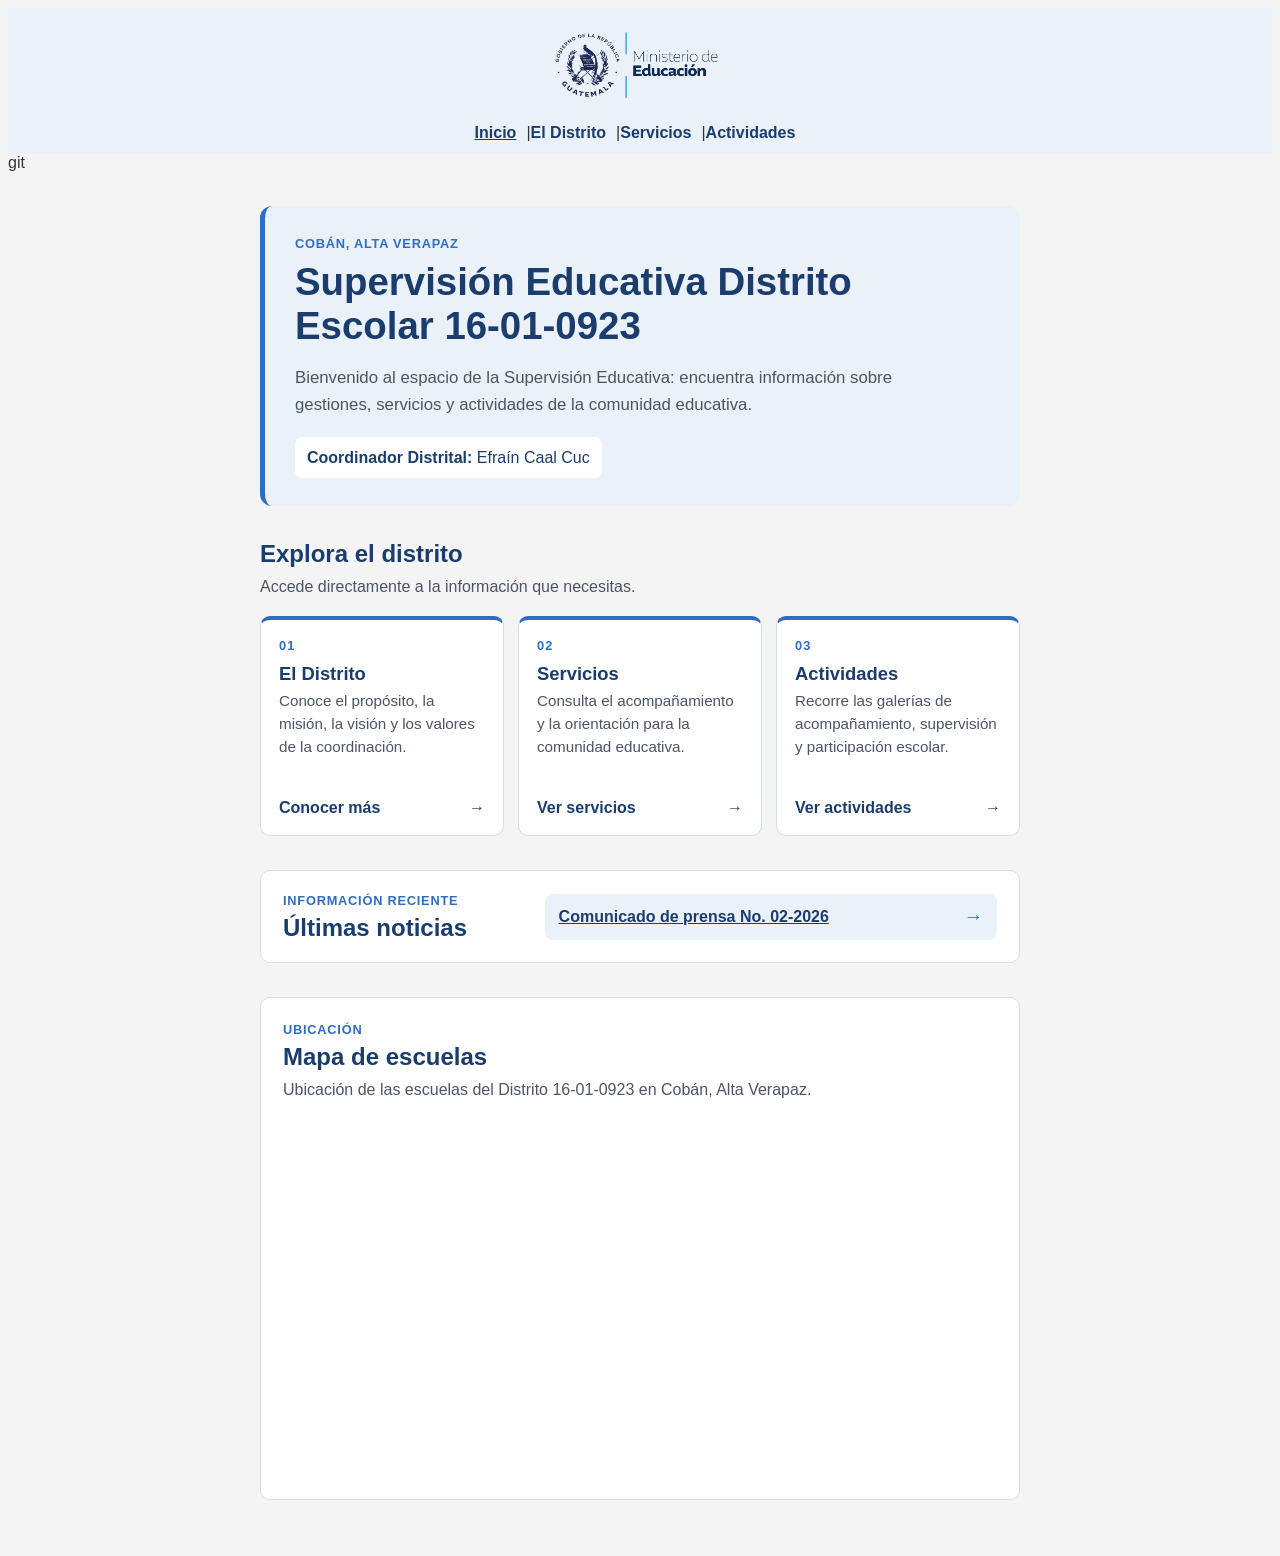
==== commit 73e0981a: "entrada numero uno" ====
--- a/index.html
+++ b/index.html
@@ -59,9 +59,9 @@
             <h2 id="titulo-noticias">Últimas noticias</h2>
         </div>
         <ul class="lista-noticias">
-            <li data-fecha="2026-09-22">
+            <li data-fecha="2026-09-23">
                 <span class="badge" hidden>NUEVO</span>
-                <a href="entradas/entrada1.html">Actividades pendientes del distrito</a>
+                <a href="entradas/entrada1.html">Comunicado de prensa No. 02-2026</a>
                 <span class="flecha-noticia" aria-hidden="true">→</span>
             </li>
         </ul>
--- a/estilos.css
+++ b/estilos.css
@@ -446,6 +446,46 @@
 .pagina-inicio {
     padding-top: 34px;
     padding-bottom: 48px;
+}
+
+.pagina-entrada {
+    max-width: 900px;
+    padding-top: 34px;
+    padding-bottom: 48px;
+}
+
+.pagina-entrada h1 {
+    margin: 8px 0 12px;
+}
+
+.pagina-entrada > p {
+    max-width: 760px;
+}
+
+.fecha-entrada {
+    color: #596579;
+    font-size: 0.92rem;
+}
+
+.figura-comunicado {
+    margin: 24px auto 0;
+    text-align: center;
+}
+
+.imagen-comunicado {
+    display: block;
+    width: min(100%, 720px);
+    height: auto;
+    margin: 0 auto;
+    border: 1px solid #d5deea;
+    border-radius: 8px;
+    box-shadow: 0 6px 20px rgba(26, 61, 109, 0.12);
+}
+
+.figura-comunicado figcaption {
+    margin-top: 10px;
+    color: #596579;
+    font-size: 0.9rem;
 }
 
 .portada-inicio {
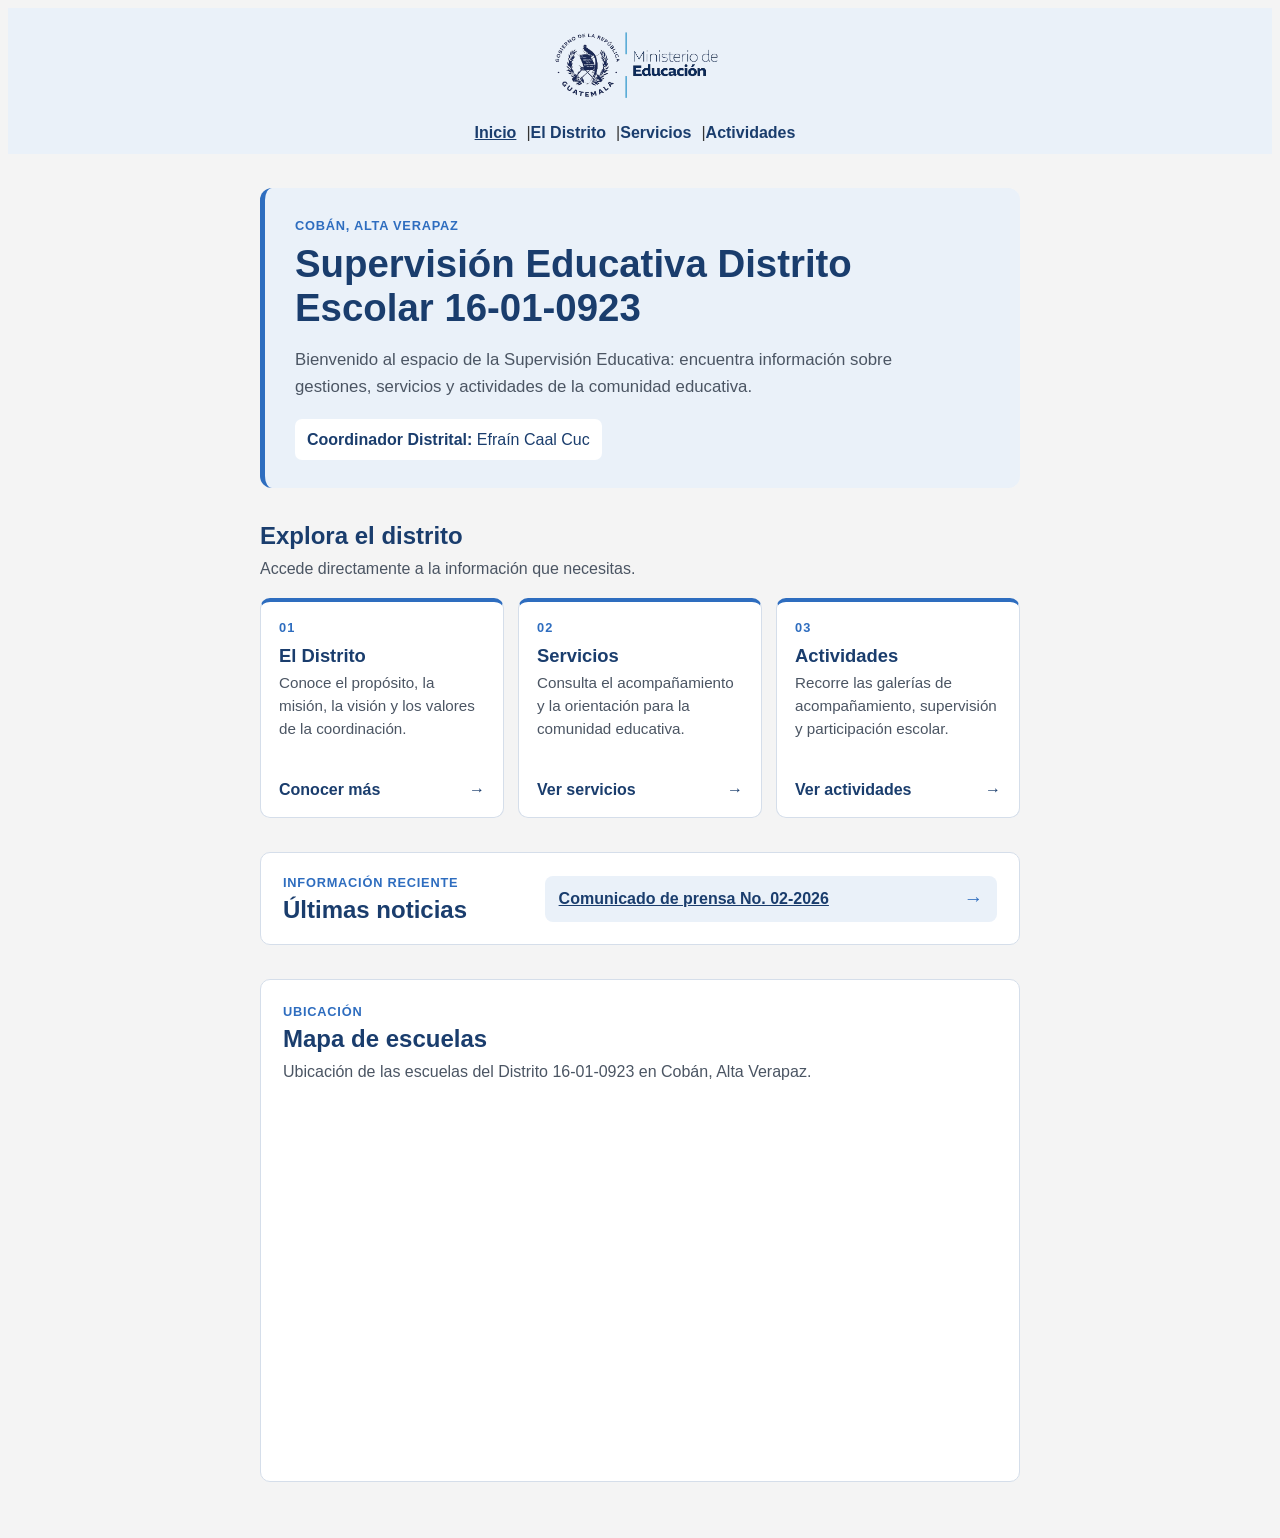
==== commit 64d1cbd3: "camvios de git" ====
--- a/index.html
+++ b/index.html
@@ -17,7 +17,7 @@
     <a href="servicios.html">Servicios</a> <span class="separador">|</span>
     <a href="actividades.html">Actividades</a> 
     </div>
-</nav>git 
+</nav>
 <main class="contenedor pagina-inicio">
     <header class="portada-inicio">
         <span class="etiqueta-inicio">Cobán, Alta Verapaz</span>
